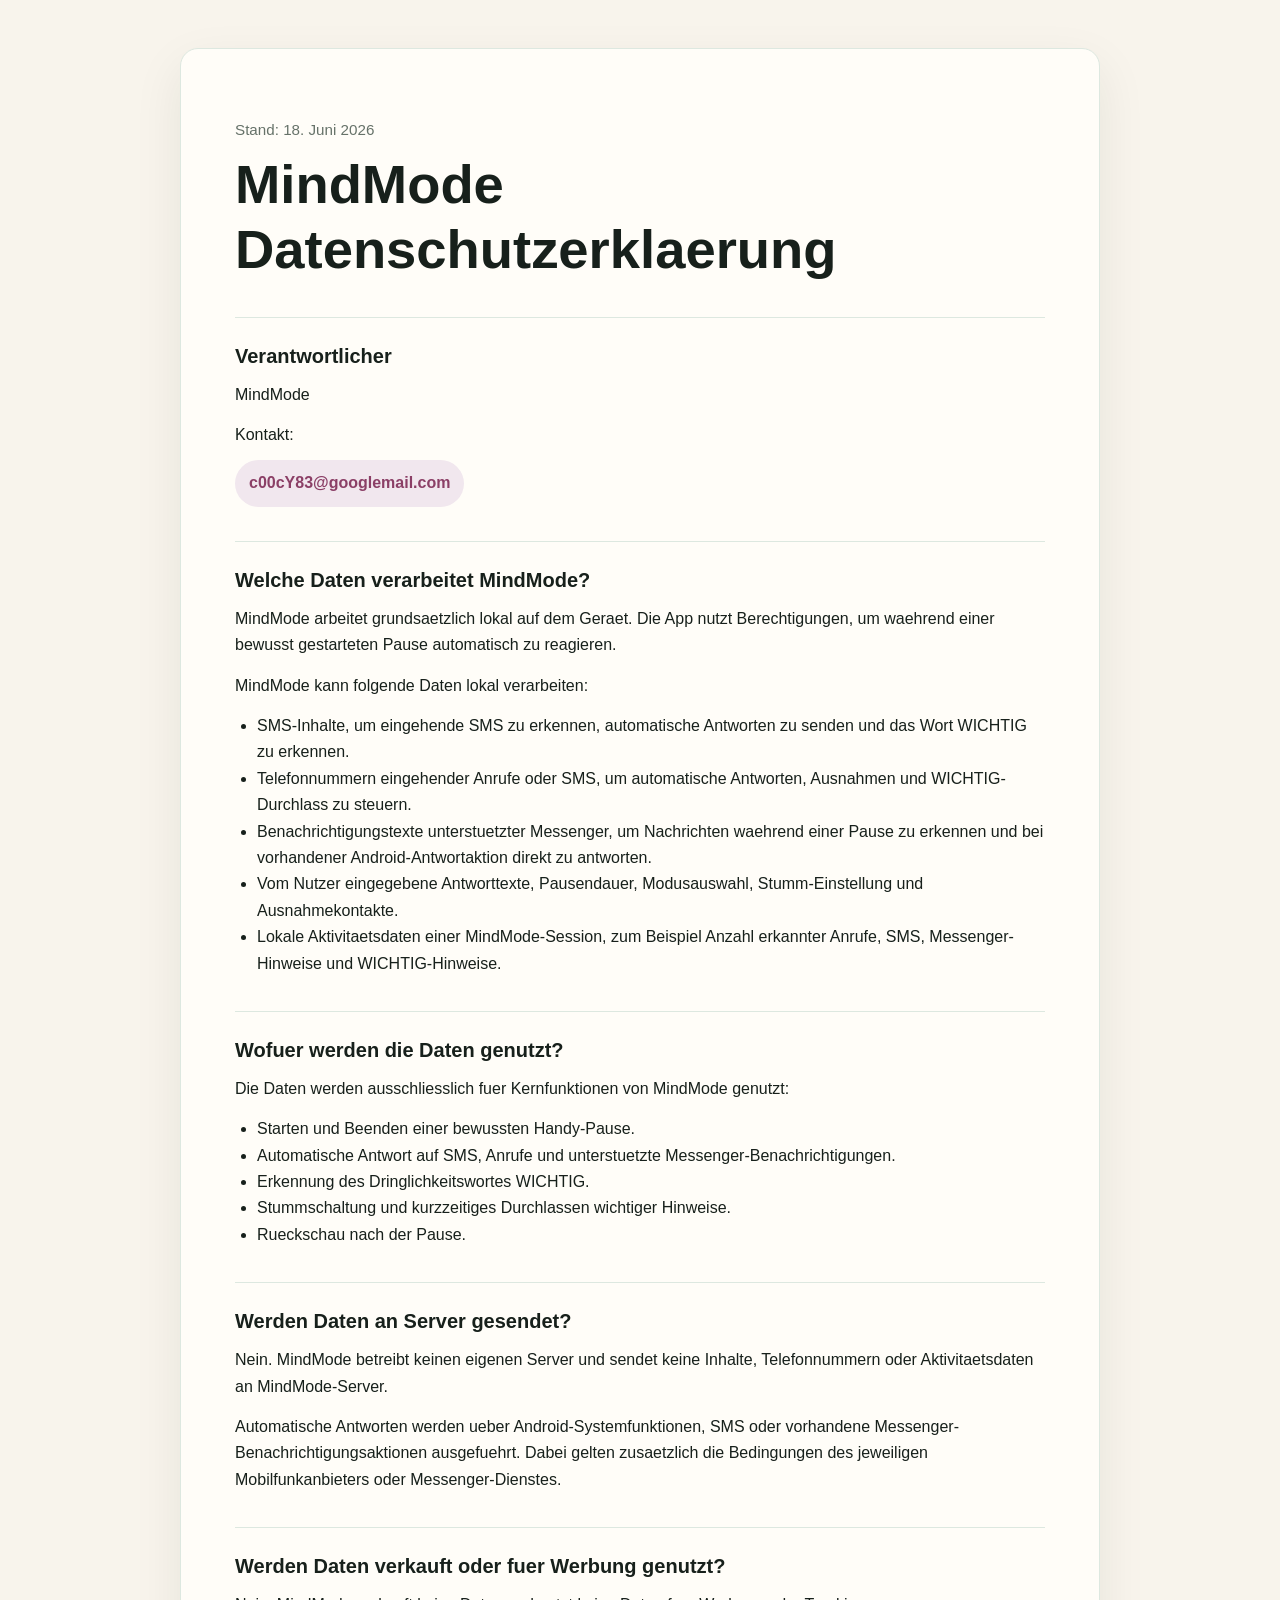
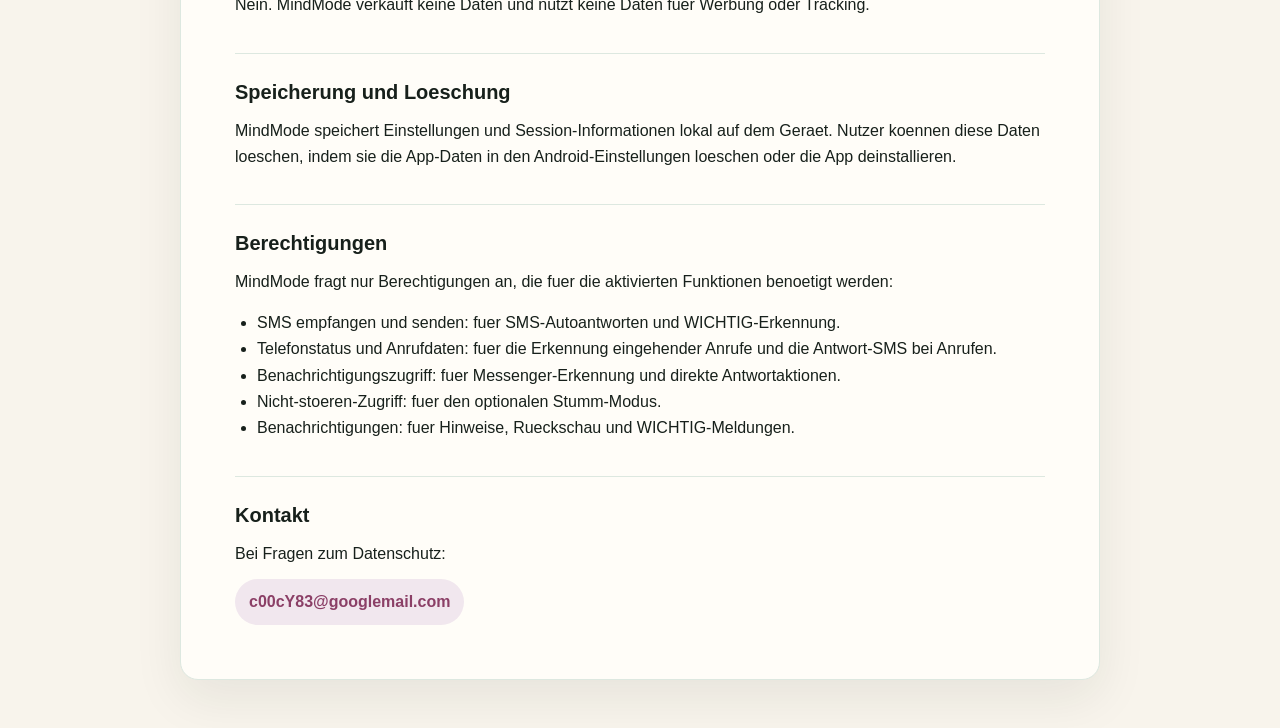
==== index.html @ d954f94e "Add files via upload # MindMode Privacy  Public privacy policy for the Android app MindMode." ====
<!doctype html>
<html lang="de">
<head>
  <meta charset="utf-8">
  <meta name="viewport" content="width=device-width, initial-scale=1">
  <meta http-equiv="refresh" content="0; url=datenschutz.html">
  <title>MindMode</title>
</head>
<body>
  <p><a href="datenschutz.html">MindMode Datenschutzerklaerung</a></p>
</body>
</html>
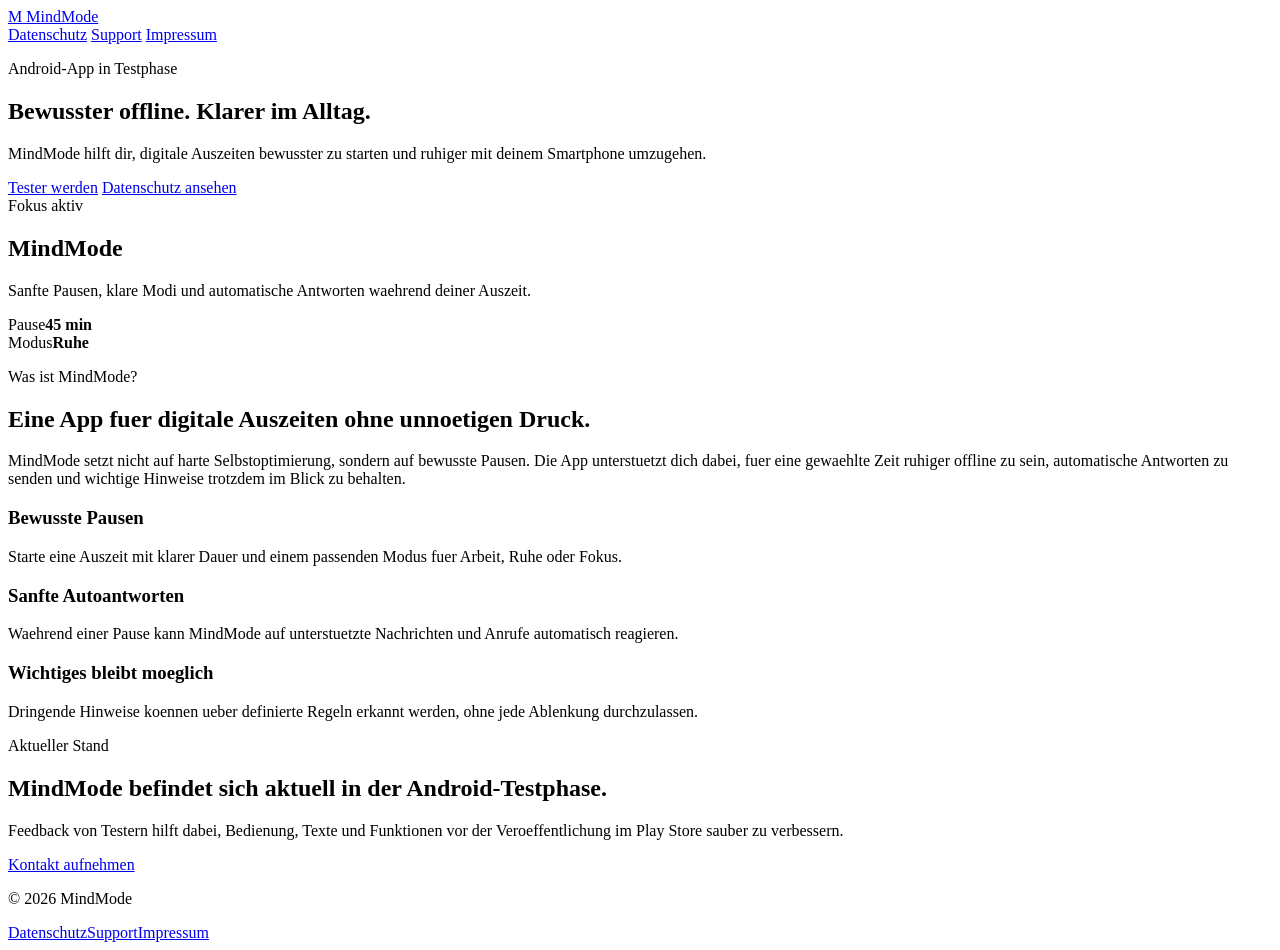
==== commit 93f1499c: "Build MindMode landing page" ====
--- a/index.html
+++ b/index.html
@@ -3,10 +3,70 @@
 <head>
   <meta charset="utf-8">
   <meta name="viewport" content="width=device-width, initial-scale=1">
-  <meta http-equiv="refresh" content="0; url=datenschutz.html">
-  <title>MindMode</title>
+  <meta name="description" content="MindMode ist eine Android-App fuer bewusste digitale Auszeiten, Fokus und ruhigere Smartphone-Pausen.">
+  <title>MindMode - Bewusster offline</title>
+  <link rel="stylesheet" href="style.css">
 </head>
 <body>
-  <p><a href="datenschutz.html">MindMode Datenschutzerklaerung</a></p>
+  <header class="site-header">
+    <a class="brand" href="index.html" aria-label="MindMode Startseite">
+      <span class="brand-mark">M</span>
+      <span>MindMode</span>
+    </a>
+    <nav aria-label="Hauptnavigation">
+      <a href="datenschutz.html">Datenschutz</a>
+      <a href="support.html">Support</a>
+      <a href="impressum.html">Impressum</a>
+    </nav>
+  </header>
+
+  <main>
+    <section class="hero">
+      <div class="hero-content">
+        <p class="eyebrow">Android-App in Testphase</p>
+        <h1>Bewusster offline. Klarer im Alltag.</h1>
+        <p class="lead">MindMode hilft dir, digitale Auszeiten bewusster zu starten und ruhiger mit deinem Smartphone umzugehen.</p>
+        <div class="actions">
+          <a class="button primary" href="support.html">Tester werden</a>
+          <a class="button secondary" href="datenschutz.html">Datenschutz ansehen</a>
+        </div>
+      </div>
+      <div class="hero-card" aria-label="MindMode Funktionsuebersicht">
+        <div class="phone-frame">
+          <div class="status-pill">Fokus aktiv</div>
+          <h2>MindMode</h2>
+          <p>Sanfte Pausen, klare Modi und automatische Antworten waehrend deiner Auszeit.</p>
+          <div class="metric-row"><span>Pause</span><strong>45 min</strong></div>
+          <div class="metric-row"><span>Modus</span><strong>Ruhe</strong></div>
+        </div>
+      </div>
+    </section>
+
+    <section class="section split">
+      <div>
+        <p class="eyebrow">Was ist MindMode?</p>
+        <h2>Eine App fuer digitale Auszeiten ohne unnoetigen Druck.</h2>
+      </div>
+      <p>MindMode setzt nicht auf harte Selbstoptimierung, sondern auf bewusste Pausen. Die App unterstuetzt dich dabei, fuer eine gewaehlte Zeit ruhiger offline zu sein, automatische Antworten zu senden und wichtige Hinweise trotzdem im Blick zu behalten.</p>
+    </section>
+
+    <section class="feature-grid" aria-label="Funktionen">
+      <article class="feature-card"><h3>Bewusste Pausen</h3><p>Starte eine Auszeit mit klarer Dauer und einem passenden Modus fuer Arbeit, Ruhe oder Fokus.</p></article>
+      <article class="feature-card"><h3>Sanfte Autoantworten</h3><p>Waehrend einer Pause kann MindMode auf unterstuetzte Nachrichten und Anrufe automatisch reagieren.</p></article>
+      <article class="feature-card"><h3>Wichtiges bleibt moeglich</h3><p>Dringende Hinweise koennen ueber definierte Regeln erkannt werden, ohne jede Ablenkung durchzulassen.</p></article>
+    </section>
+
+    <section class="section callout">
+      <p class="eyebrow">Aktueller Stand</p>
+      <h2>MindMode befindet sich aktuell in der Android-Testphase.</h2>
+      <p>Feedback von Testern hilft dabei, Bedienung, Texte und Funktionen vor der Veroeffentlichung im Play Store sauber zu verbessern.</p>
+      <a class="button primary" href="support.html">Kontakt aufnehmen</a>
+    </section>
+  </main>
+
+  <footer class="site-footer">
+    <p>© 2026 MindMode</p>
+    <div><a href="datenschutz.html">Datenschutz</a><a href="support.html">Support</a><a href="impressum.html">Impressum</a></div>
+  </footer>
 </body>
-</html>
+</html>
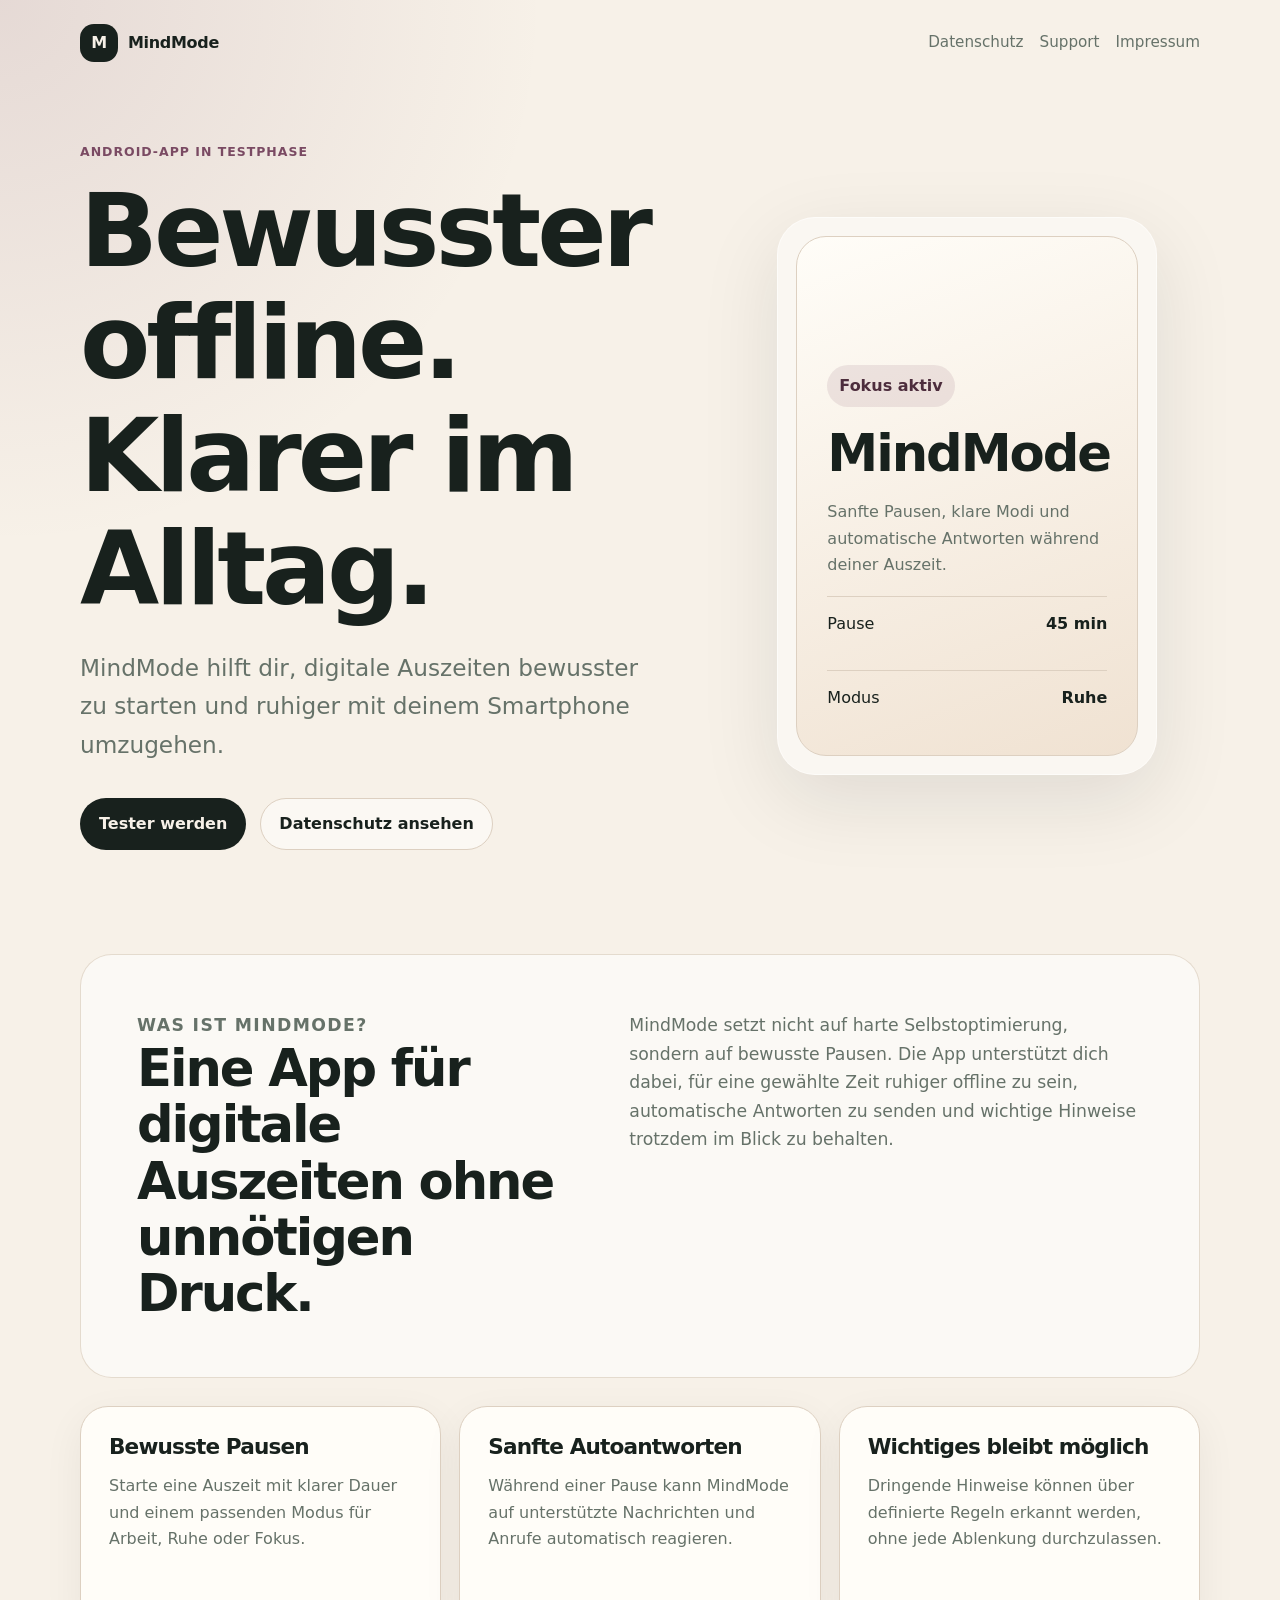
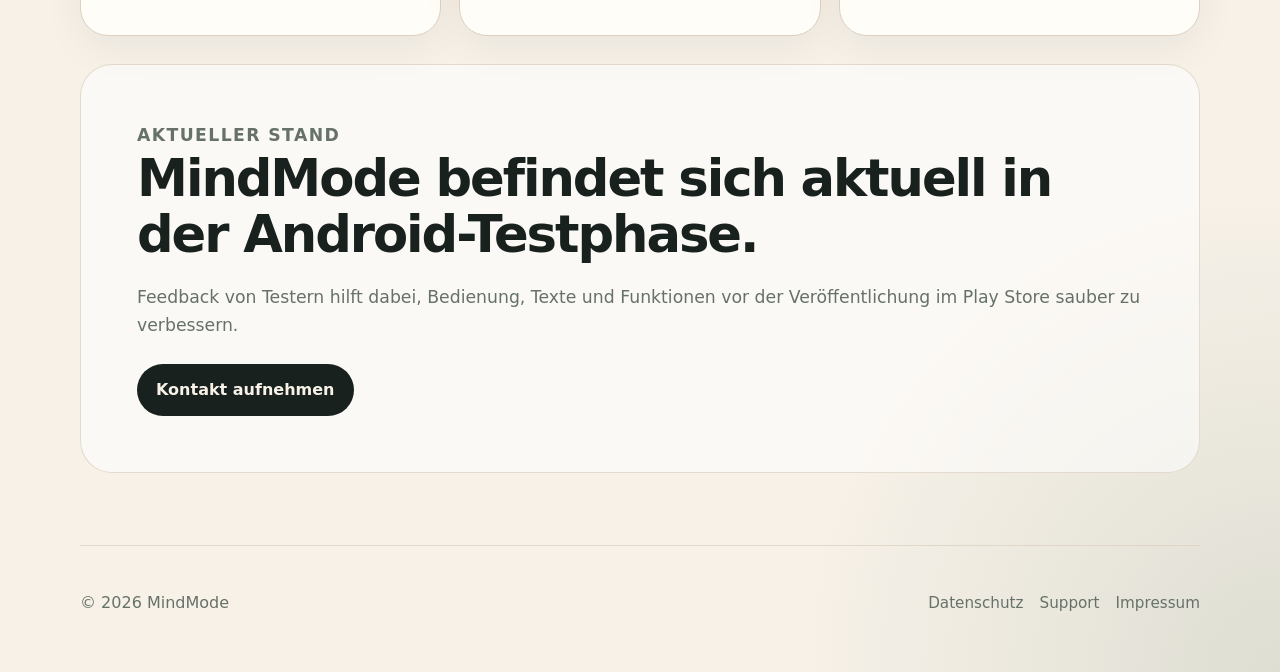
==== commit 559afc7c: "Polish German homepage copy" ====
--- a/index.html
+++ b/index.html
@@ -3,7 +3,7 @@
 <head>
   <meta charset="utf-8">
   <meta name="viewport" content="width=device-width, initial-scale=1">
-  <meta name="description" content="MindMode ist eine Android-App fuer bewusste digitale Auszeiten, Fokus und ruhigere Smartphone-Pausen.">
+  <meta name="description" content="MindMode ist eine Android-App für bewusste digitale Auszeiten, Fokus und ruhigere Smartphone-Pausen.">
   <title>MindMode - Bewusster offline</title>
   <link rel="stylesheet" href="style.css">
 </head>
@@ -31,11 +31,11 @@
           <a class="button secondary" href="datenschutz.html">Datenschutz ansehen</a>
         </div>
       </div>
-      <div class="hero-card" aria-label="MindMode Funktionsuebersicht">
+      <div class="hero-card" aria-label="MindMode Funktionsübersicht">
         <div class="phone-frame">
           <div class="status-pill">Fokus aktiv</div>
           <h2>MindMode</h2>
-          <p>Sanfte Pausen, klare Modi und automatische Antworten waehrend deiner Auszeit.</p>
+          <p>Sanfte Pausen, klare Modi und automatische Antworten während deiner Auszeit.</p>
           <div class="metric-row"><span>Pause</span><strong>45 min</strong></div>
           <div class="metric-row"><span>Modus</span><strong>Ruhe</strong></div>
         </div>
@@ -45,21 +45,21 @@
     <section class="section split">
       <div>
         <p class="eyebrow">Was ist MindMode?</p>
-        <h2>Eine App fuer digitale Auszeiten ohne unnoetigen Druck.</h2>
+        <h2>Eine App für digitale Auszeiten ohne unnötigen Druck.</h2>
       </div>
-      <p>MindMode setzt nicht auf harte Selbstoptimierung, sondern auf bewusste Pausen. Die App unterstuetzt dich dabei, fuer eine gewaehlte Zeit ruhiger offline zu sein, automatische Antworten zu senden und wichtige Hinweise trotzdem im Blick zu behalten.</p>
+      <p>MindMode setzt nicht auf harte Selbstoptimierung, sondern auf bewusste Pausen. Die App unterstützt dich dabei, für eine gewählte Zeit ruhiger offline zu sein, automatische Antworten zu senden und wichtige Hinweise trotzdem im Blick zu behalten.</p>
     </section>
 
     <section class="feature-grid" aria-label="Funktionen">
-      <article class="feature-card"><h3>Bewusste Pausen</h3><p>Starte eine Auszeit mit klarer Dauer und einem passenden Modus fuer Arbeit, Ruhe oder Fokus.</p></article>
-      <article class="feature-card"><h3>Sanfte Autoantworten</h3><p>Waehrend einer Pause kann MindMode auf unterstuetzte Nachrichten und Anrufe automatisch reagieren.</p></article>
-      <article class="feature-card"><h3>Wichtiges bleibt moeglich</h3><p>Dringende Hinweise koennen ueber definierte Regeln erkannt werden, ohne jede Ablenkung durchzulassen.</p></article>
+      <article class="feature-card"><h3>Bewusste Pausen</h3><p>Starte eine Auszeit mit klarer Dauer und einem passenden Modus für Arbeit, Ruhe oder Fokus.</p></article>
+      <article class="feature-card"><h3>Sanfte Autoantworten</h3><p>Während einer Pause kann MindMode auf unterstützte Nachrichten und Anrufe automatisch reagieren.</p></article>
+      <article class="feature-card"><h3>Wichtiges bleibt möglich</h3><p>Dringende Hinweise können über definierte Regeln erkannt werden, ohne jede Ablenkung durchzulassen.</p></article>
     </section>
 
     <section class="section callout">
       <p class="eyebrow">Aktueller Stand</p>
       <h2>MindMode befindet sich aktuell in der Android-Testphase.</h2>
-      <p>Feedback von Testern hilft dabei, Bedienung, Texte und Funktionen vor der Veroeffentlichung im Play Store sauber zu verbessern.</p>
+      <p>Feedback von Testern hilft dabei, Bedienung, Texte und Funktionen vor der Veröffentlichung im Play Store sauber zu verbessern.</p>
       <a class="button primary" href="support.html">Kontakt aufnehmen</a>
     </section>
   </main>
--- a/style.css
+++ b/style.css
@@ -0,0 +1,239 @@
+:root {
+  color-scheme: light;
+  --bg: #f7f1e8;
+  --panel: #fffdf8;
+  --panel-strong: #f0e2d2;
+  --ink: #18211d;
+  --muted: #667269;
+  --line: #ddd0c1;
+  --accent: #7a4a63;
+  --accent-dark: #4d2d3d;
+  --soft: #efe8de;
+  --shadow: 0 24px 80px rgba(24, 33, 29, 0.10);
+}
+
+* { box-sizing: border-box; }
+
+body {
+  margin: 0;
+  background:
+    radial-gradient(circle at top left, rgba(122, 74, 99, 0.14), transparent 34rem),
+    radial-gradient(circle at bottom right, rgba(92, 122, 101, 0.16), transparent 30rem),
+    var(--bg);
+  color: var(--ink);
+  font-family: Inter, ui-sans-serif, system-ui, -apple-system, BlinkMacSystemFont, "Segoe UI", Roboto, Arial, sans-serif;
+  line-height: 1.65;
+}
+
+a { color: inherit; }
+
+.site-header, .site-footer {
+  width: min(1120px, calc(100% - 32px));
+  margin: 0 auto;
+  display: flex;
+  align-items: center;
+  justify-content: space-between;
+  gap: 24px;
+}
+
+.site-header { padding: 24px 0; }
+
+.brand {
+  display: inline-flex;
+  align-items: center;
+  gap: 10px;
+  font-weight: 800;
+  text-decoration: none;
+  letter-spacing: -0.02em;
+}
+
+.brand-mark {
+  display: grid;
+  place-items: center;
+  width: 38px;
+  height: 38px;
+  border-radius: 14px;
+  background: var(--ink);
+  color: var(--bg);
+}
+
+nav, .site-footer div {
+  display: flex;
+  flex-wrap: wrap;
+  gap: 16px;
+  color: var(--muted);
+  font-size: 0.95rem;
+}
+
+nav a, .site-footer a { text-decoration: none; }
+nav a:hover, .site-footer a:hover { color: var(--accent); }
+
+main {
+  width: min(1120px, calc(100% - 32px));
+  margin: 0 auto;
+}
+
+.hero {
+  min-height: 68vh;
+  display: grid;
+  grid-template-columns: minmax(0, 1.1fr) minmax(280px, 0.9fr);
+  align-items: center;
+  gap: clamp(32px, 7vw, 86px);
+  padding: 56px 0 76px;
+}
+
+.eyebrow {
+  margin: 0 0 12px;
+  color: var(--accent);
+  font-weight: 750;
+  letter-spacing: 0.08em;
+  text-transform: uppercase;
+  font-size: 0.78rem;
+}
+
+h1, h2, h3 { line-height: 1.1; margin: 0; letter-spacing: -0.04em; }
+h1 { font-size: clamp(3rem, 8vw, 6.6rem); max-width: 820px; }
+h2 { font-size: clamp(2rem, 4vw, 3.35rem); }
+h3 { font-size: 1.35rem; }
+
+.lead {
+  max-width: 690px;
+  color: var(--muted);
+  font-size: clamp(1.15rem, 2vw, 1.45rem);
+  margin: 24px 0 0;
+}
+
+.actions { display: flex; flex-wrap: wrap; gap: 14px; margin-top: 34px; }
+
+.button {
+  display: inline-flex;
+  align-items: center;
+  justify-content: center;
+  min-height: 48px;
+  padding: 12px 18px;
+  border-radius: 999px;
+  text-decoration: none;
+  font-weight: 750;
+  border: 1px solid transparent;
+}
+
+.button.primary { background: var(--ink); color: var(--bg); }
+.button.secondary { border-color: var(--line); background: rgba(255,255,255,0.45); color: var(--ink); }
+
+.hero-card {
+  justify-self: center;
+  width: min(100%, 380px);
+  padding: 18px;
+  border-radius: 38px;
+  background: rgba(255,255,255,0.42);
+  border: 1px solid rgba(255,255,255,0.55);
+  box-shadow: var(--shadow);
+}
+
+.phone-frame {
+  min-height: 520px;
+  padding: 30px;
+  border-radius: 30px;
+  background: linear-gradient(160deg, var(--panel), var(--panel-strong));
+  border: 1px solid var(--line);
+  display: flex;
+  flex-direction: column;
+  justify-content: flex-end;
+  gap: 18px;
+}
+
+.status-pill {
+  align-self: flex-start;
+  padding: 8px 12px;
+  border-radius: 999px;
+  background: rgba(122, 74, 99, 0.12);
+  color: var(--accent-dark);
+  font-weight: 750;
+}
+
+.phone-frame p { color: var(--muted); margin: 0; }
+
+.metric-row {
+  display: flex;
+  justify-content: space-between;
+  gap: 18px;
+  padding: 14px 0;
+  border-top: 1px solid var(--line);
+}
+
+.section {
+  margin: 28px 0;
+  padding: clamp(28px, 6vw, 56px);
+  background: rgba(255,255,255,0.55);
+  border: 1px solid rgba(221, 208, 193, 0.75);
+  border-radius: 32px;
+}
+
+.split {
+  display: grid;
+  grid-template-columns: minmax(0, 0.9fr) minmax(0, 1.1fr);
+  gap: clamp(24px, 6vw, 72px);
+  align-items: start;
+}
+
+.section p { color: var(--muted); font-size: 1.08rem; margin: 0; }
+.section h2 + p { margin-top: 20px; }
+
+.feature-grid {
+  display: grid;
+  grid-template-columns: repeat(3, minmax(0, 1fr));
+  gap: 18px;
+  margin: 28px 0;
+}
+
+.feature-card {
+  min-height: 230px;
+  padding: 28px;
+  border-radius: 28px;
+  background: var(--panel);
+  border: 1px solid var(--line);
+  box-shadow: 0 12px 40px rgba(24, 33, 29, 0.06);
+}
+
+.feature-card p { color: var(--muted); margin: 14px 0 0; }
+.callout { margin-bottom: 72px; }
+.callout .button { margin-top: 24px; }
+
+.content-page {
+  width: min(900px, calc(100% - 32px));
+  margin: 0 auto;
+  padding: 40px 0 76px;
+}
+
+.content-card {
+  background: var(--panel);
+  border: 1px solid var(--line);
+  border-radius: 28px;
+  padding: clamp(26px, 5vw, 54px);
+  box-shadow: var(--shadow);
+}
+
+.content-card h1 { font-size: clamp(2.2rem, 5vw, 4.2rem); }
+.content-card h2 { font-size: 1.45rem; margin-top: 34px; padding-top: 28px; border-top: 1px solid var(--line); }
+.content-card p, .content-card li { color: var(--muted); }
+.content-card a { color: var(--accent-dark); font-weight: 700; }
+
+.notice {
+  padding: 16px 18px;
+  border-radius: 18px;
+  background: var(--soft);
+  border: 1px solid var(--line);
+}
+
+.site-footer {
+  padding: 28px 0 40px;
+  color: var(--muted);
+  border-top: 1px solid rgba(221, 208, 193, 0.75);
+}
+
+@media (max-width: 820px) {
+  .site-header, .site-footer { align-items: flex-start; flex-direction: column; }
+  .hero, .split, .feature-grid { grid-template-columns: 1fr; }
+  .hero { padding-top: 28px; }
+  .phone-frame { min-height: 420px; }
+}
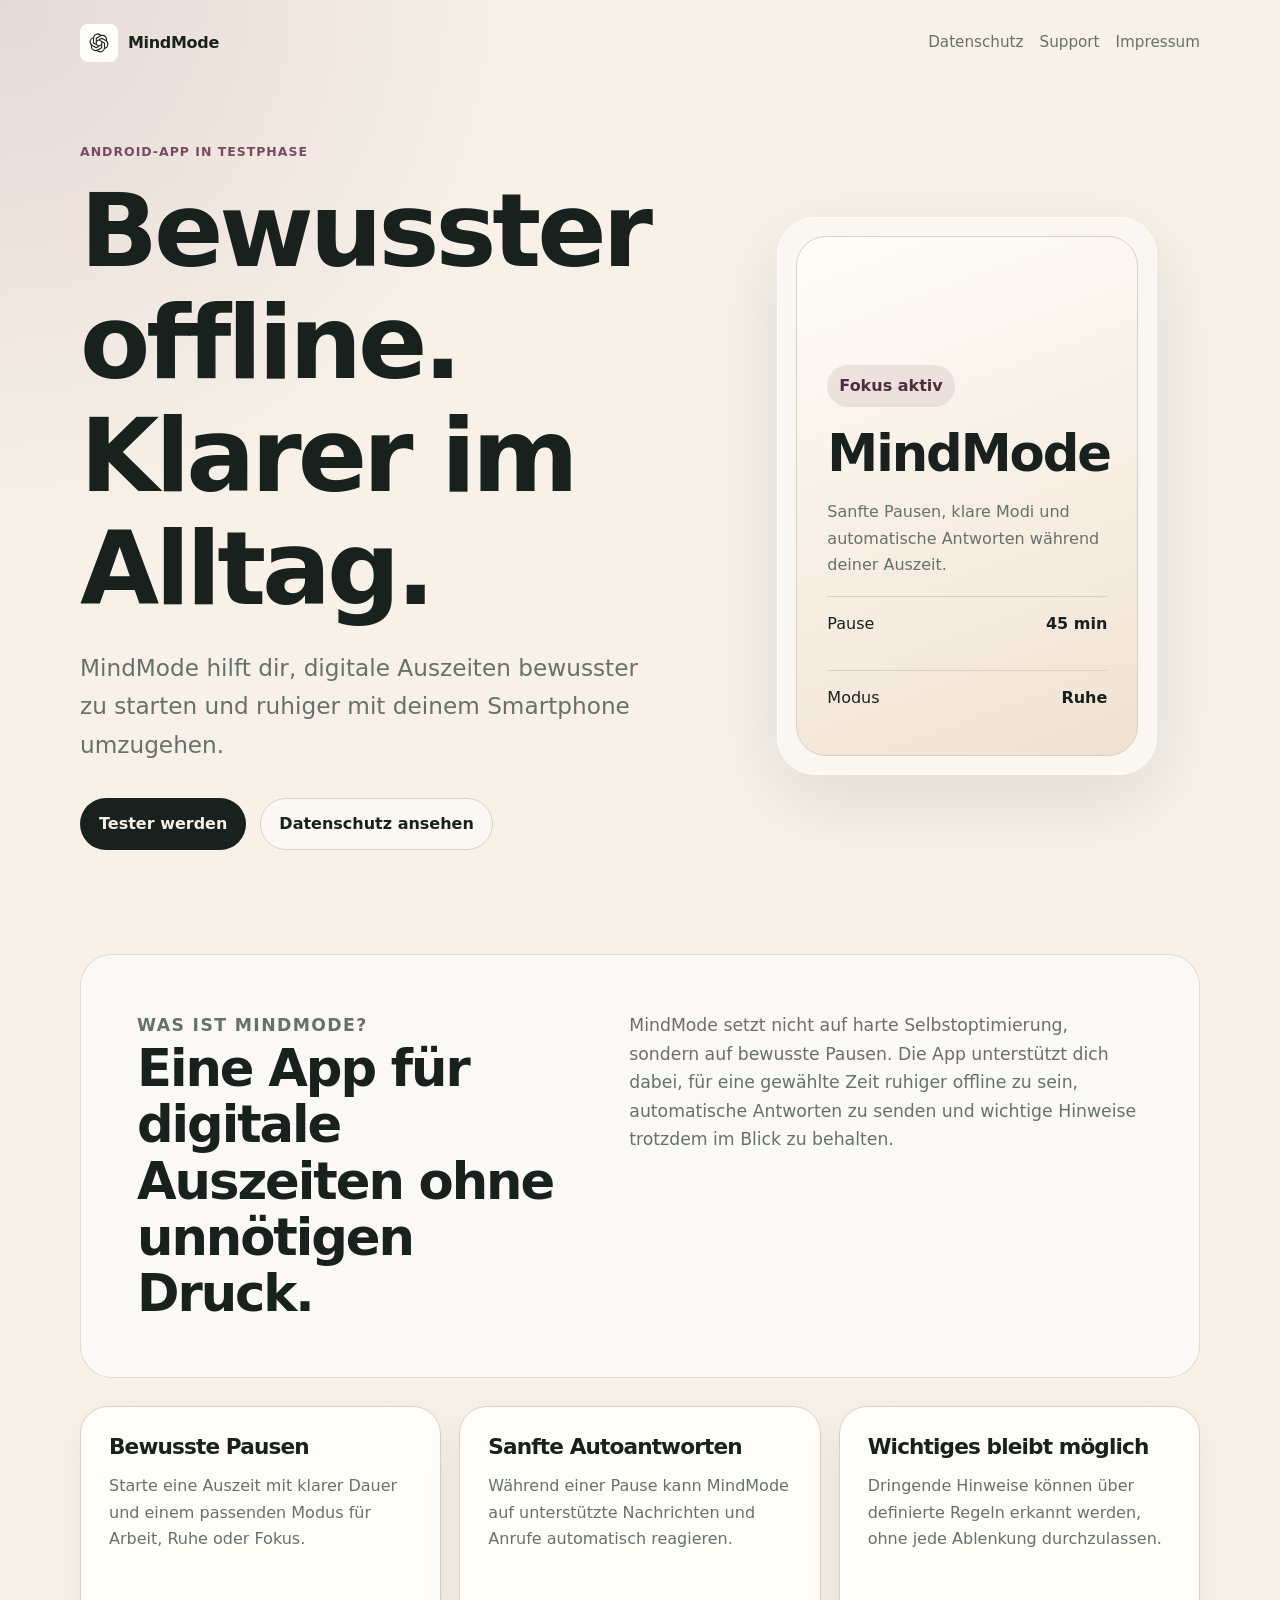
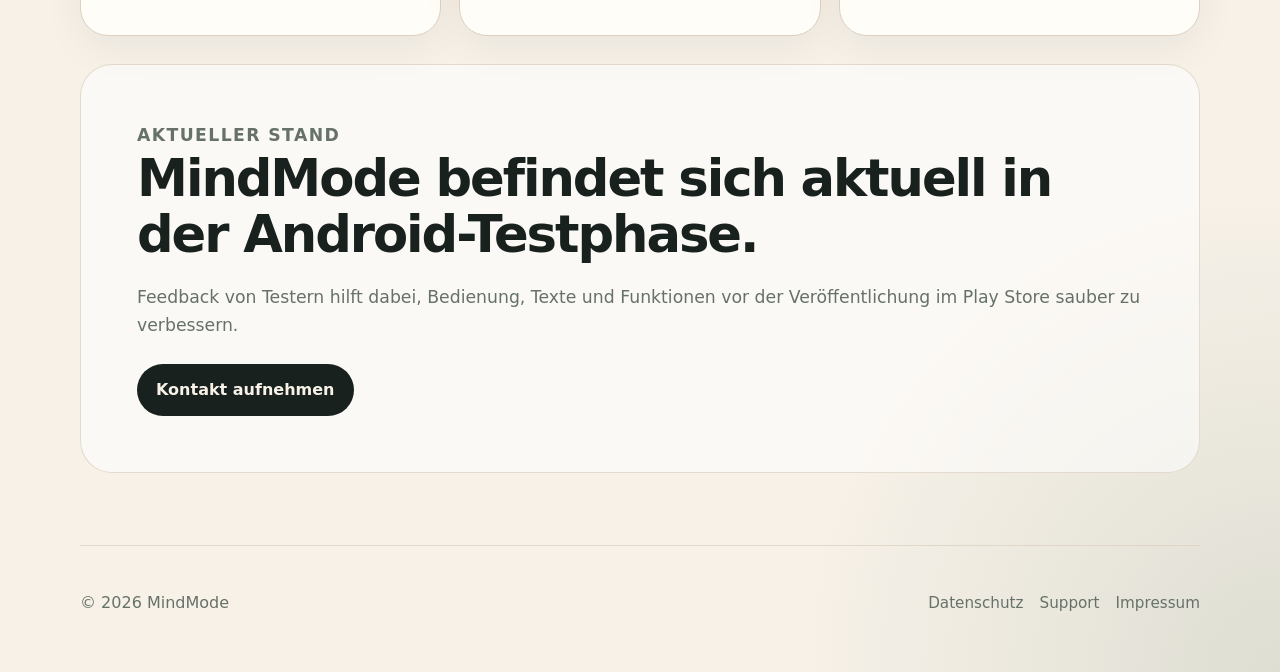
==== commit 82596206: "Use MindMode logo in header" ====
--- a/index.html
+++ b/index.html
@@ -10,7 +10,7 @@
 <body>
   <header class="site-header">
     <a class="brand" href="index.html" aria-label="MindMode Startseite">
-      <span class="brand-mark">M</span>
+      <img class="brand-logo" src="assets/mindmode_logo.svg" alt="" width="38" height="38">
       <span>MindMode</span>
     </a>
     <nav aria-label="Hauptnavigation">
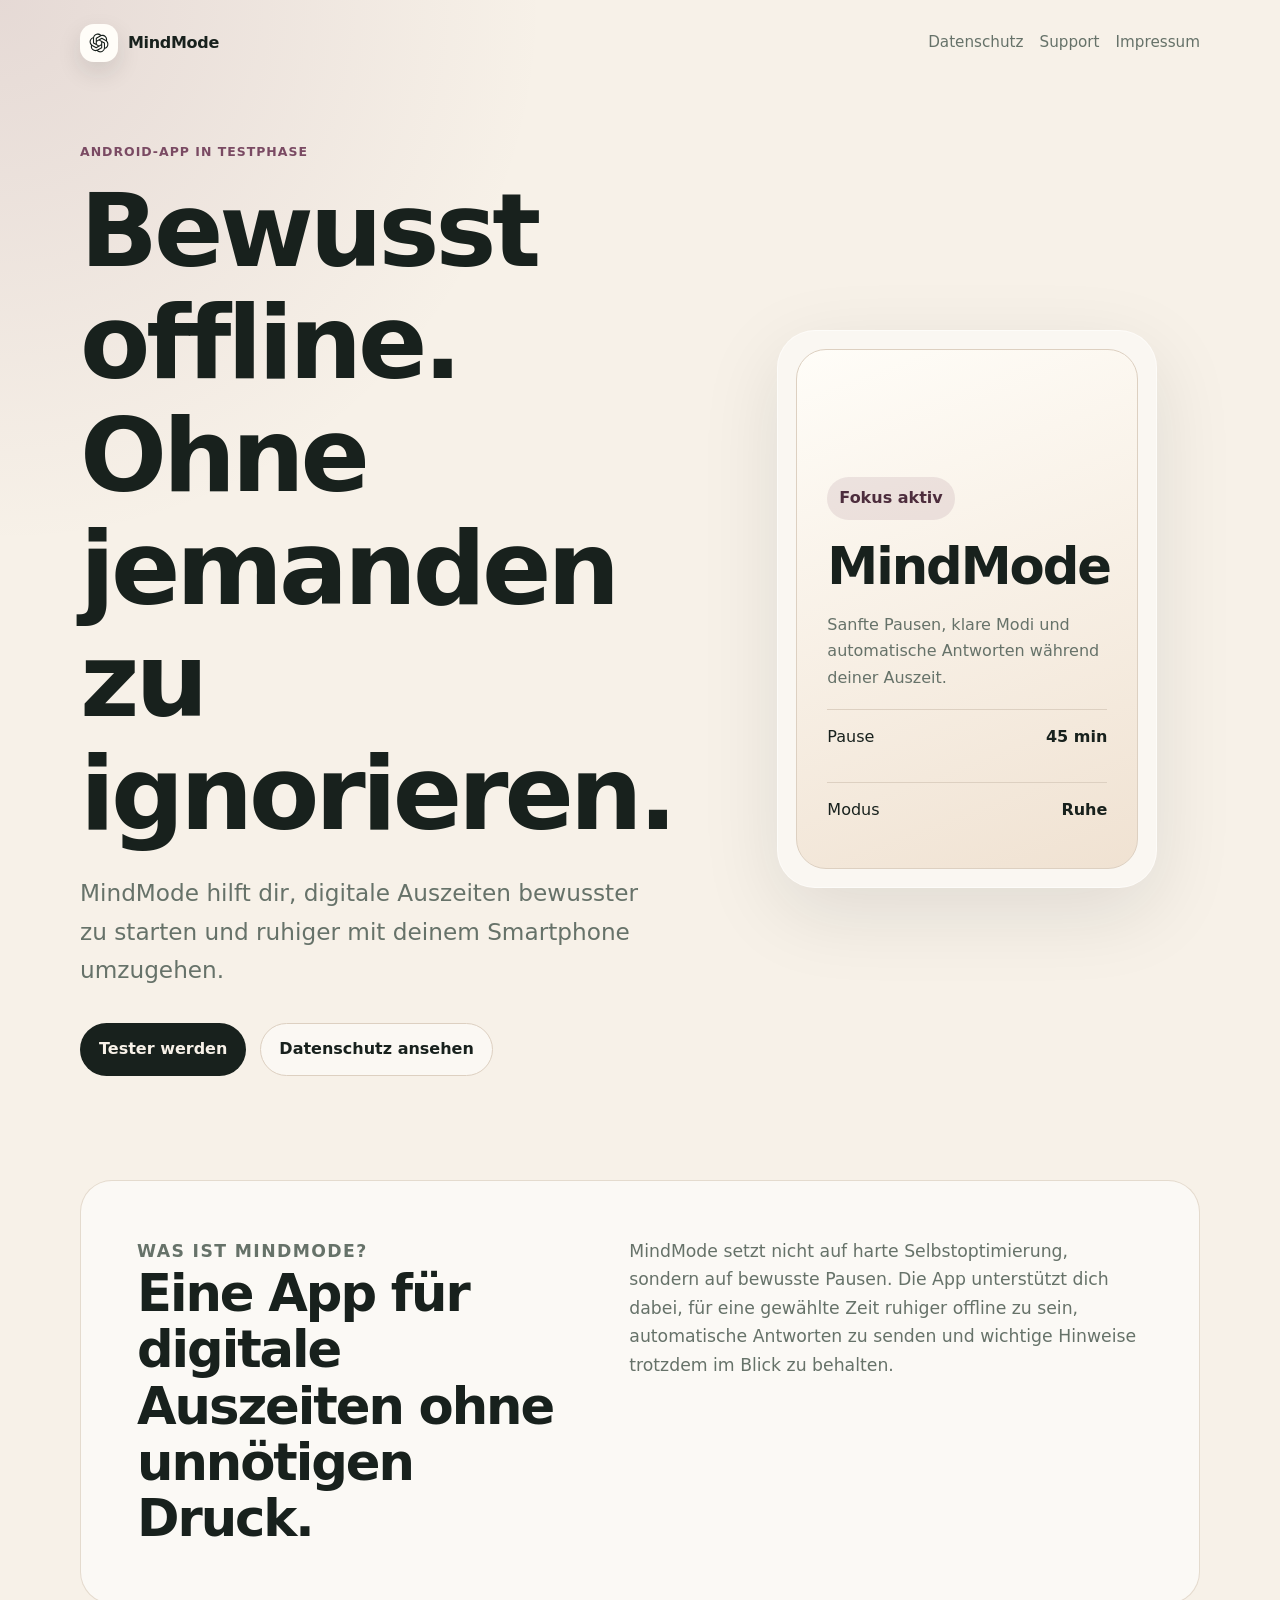
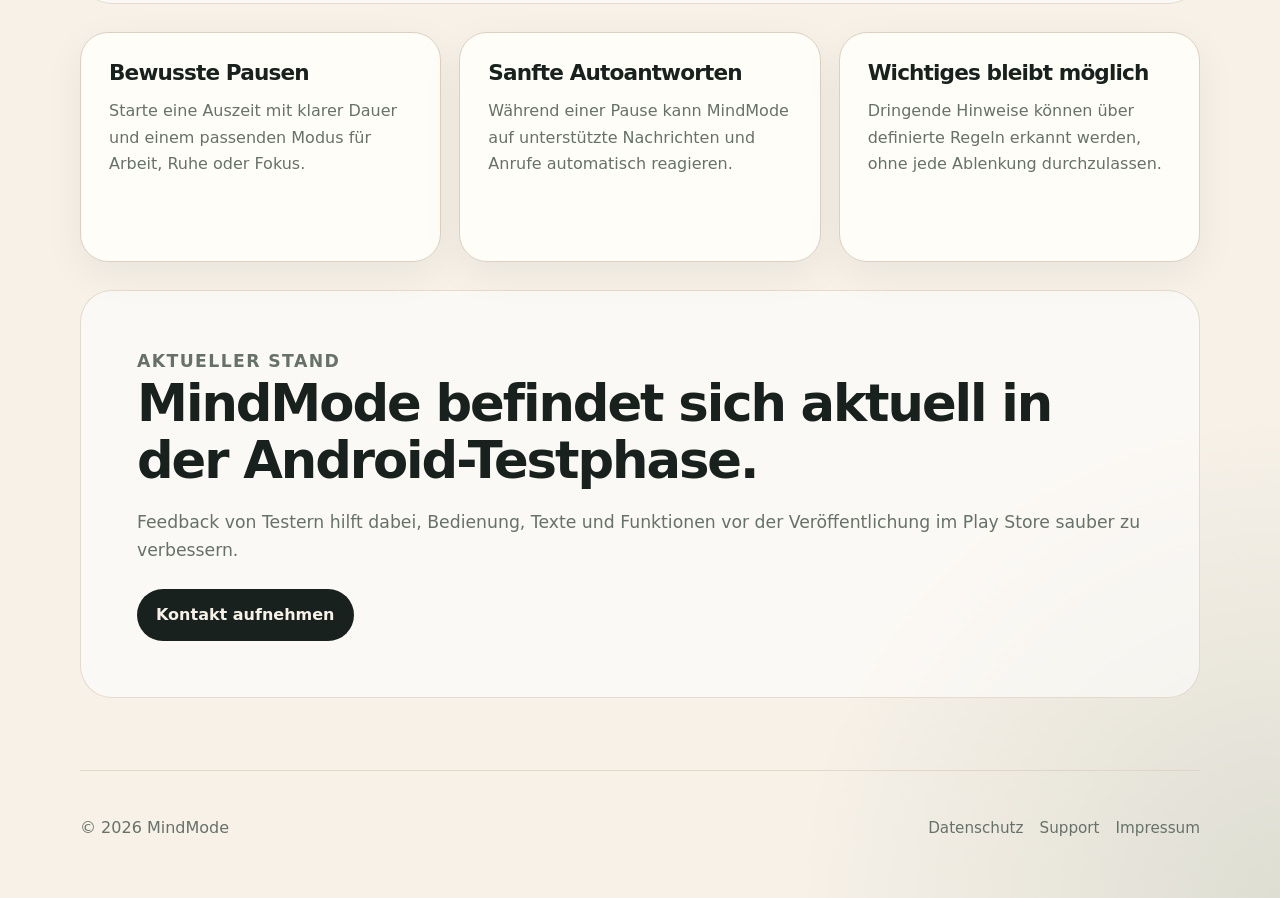
==== commit 50f2f0c4: "Update homepage hero headline" ====
--- a/index.html
+++ b/index.html
@@ -24,7 +24,7 @@
     <section class="hero">
       <div class="hero-content">
         <p class="eyebrow">Android-App in Testphase</p>
-        <h1>Bewusster offline. Klarer im Alltag.</h1>
+        <h1>Bewusst offline. Ohne jemanden zu ignorieren.</h1>
         <p class="lead">MindMode hilft dir, digitale Auszeiten bewusster zu starten und ruhiger mit deinem Smartphone umzugehen.</p>
         <div class="actions">
           <a class="button primary" href="support.html">Tester werden</a>
--- a/style.css
+++ b/style.css
@@ -47,6 +47,13 @@
   letter-spacing: -0.02em;
 }
 
+.brand-logo {
+  width: 38px;
+  height: 38px;
+  border-radius: 14px;
+  box-shadow: 0 10px 24px rgba(24, 33, 29, 0.12);
+}
+
 .brand-mark {
   display: grid;
   place-items: center;
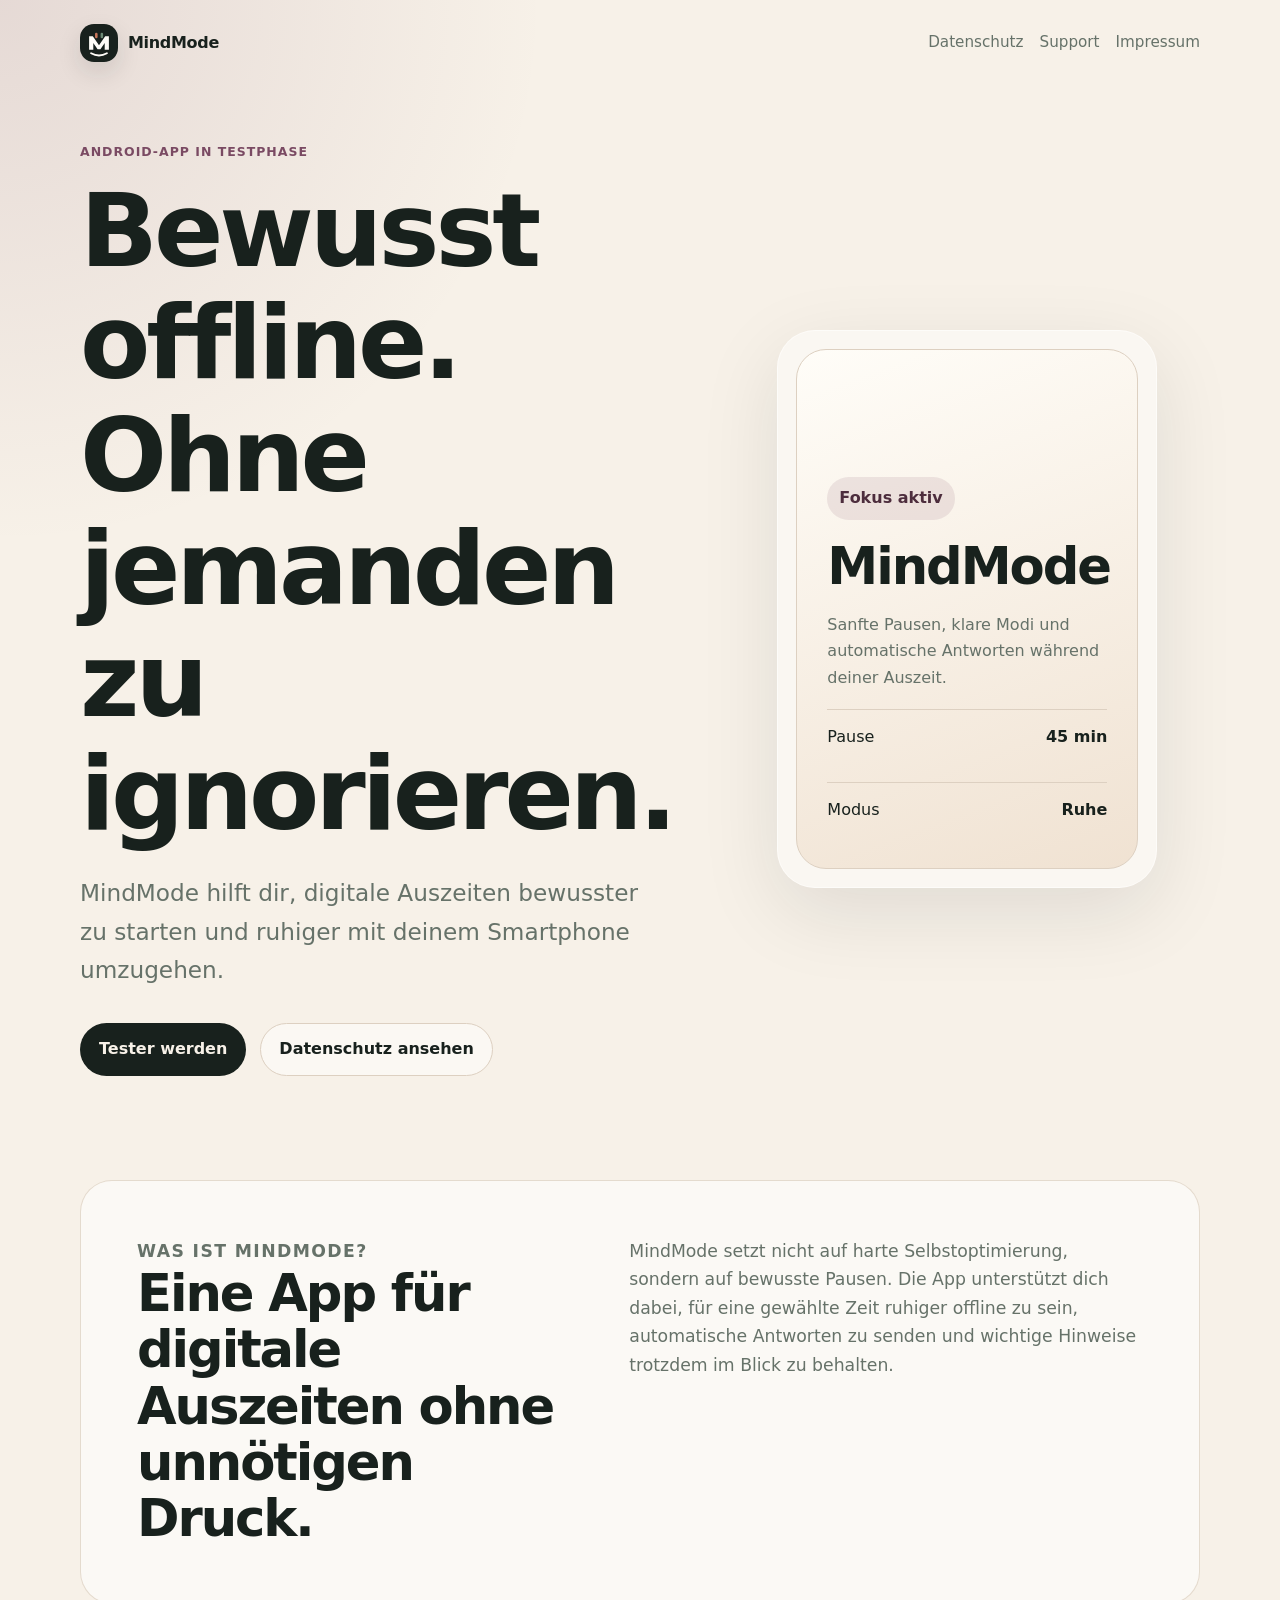
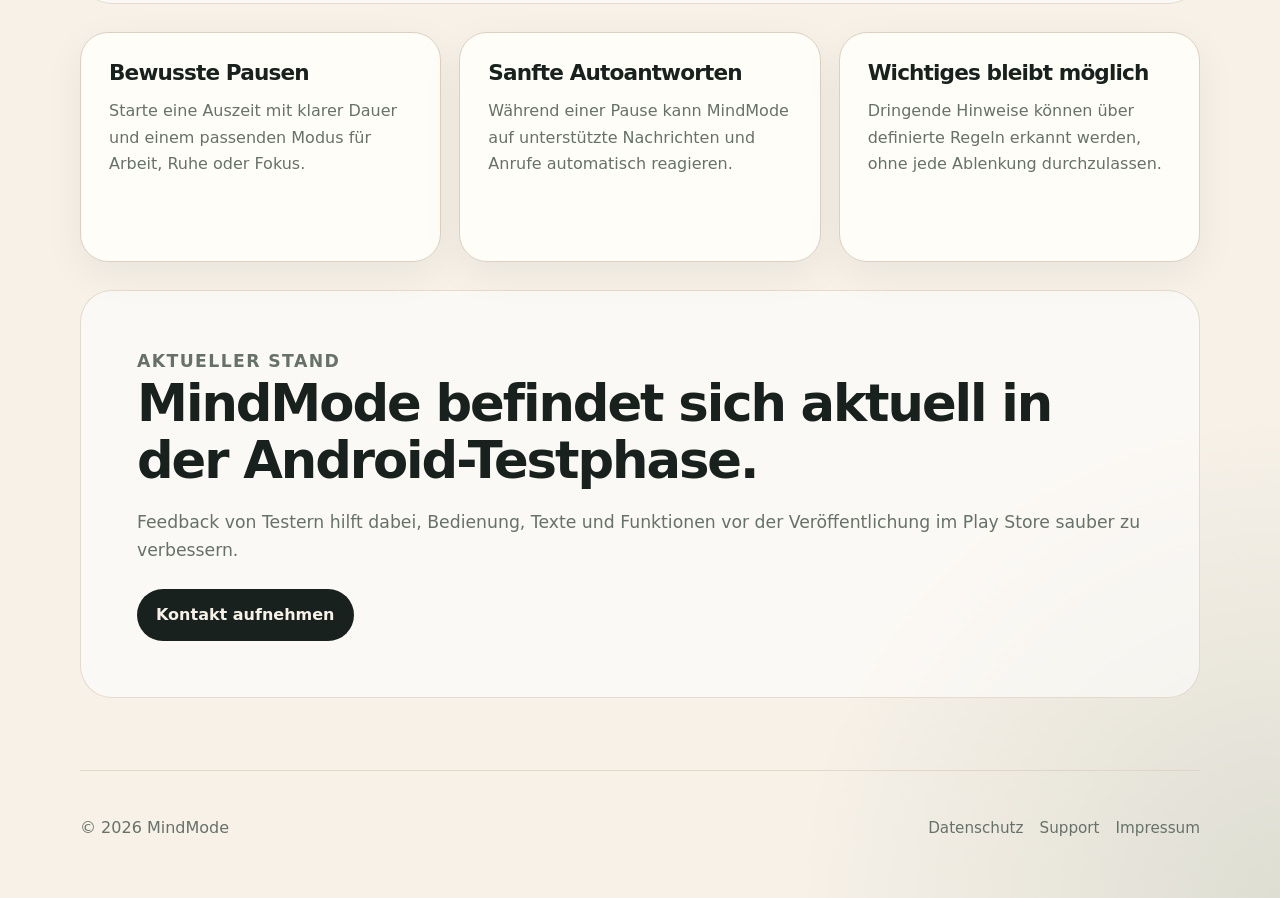
==== commit ba2b9ca0: "Point homepage to new MindMode mark" ====
--- a/index.html
+++ b/index.html
@@ -10,7 +10,7 @@
 <body>
   <header class="site-header">
     <a class="brand" href="index.html" aria-label="MindMode Startseite">
-      <img class="brand-logo" src="assets/mindmode_logo.svg" alt="" width="38" height="38">
+      <img class="brand-logo" src="assets/mindmode_mark.svg" alt="" width="38" height="38">
       <span>MindMode</span>
     </a>
     <nav aria-label="Hauptnavigation">
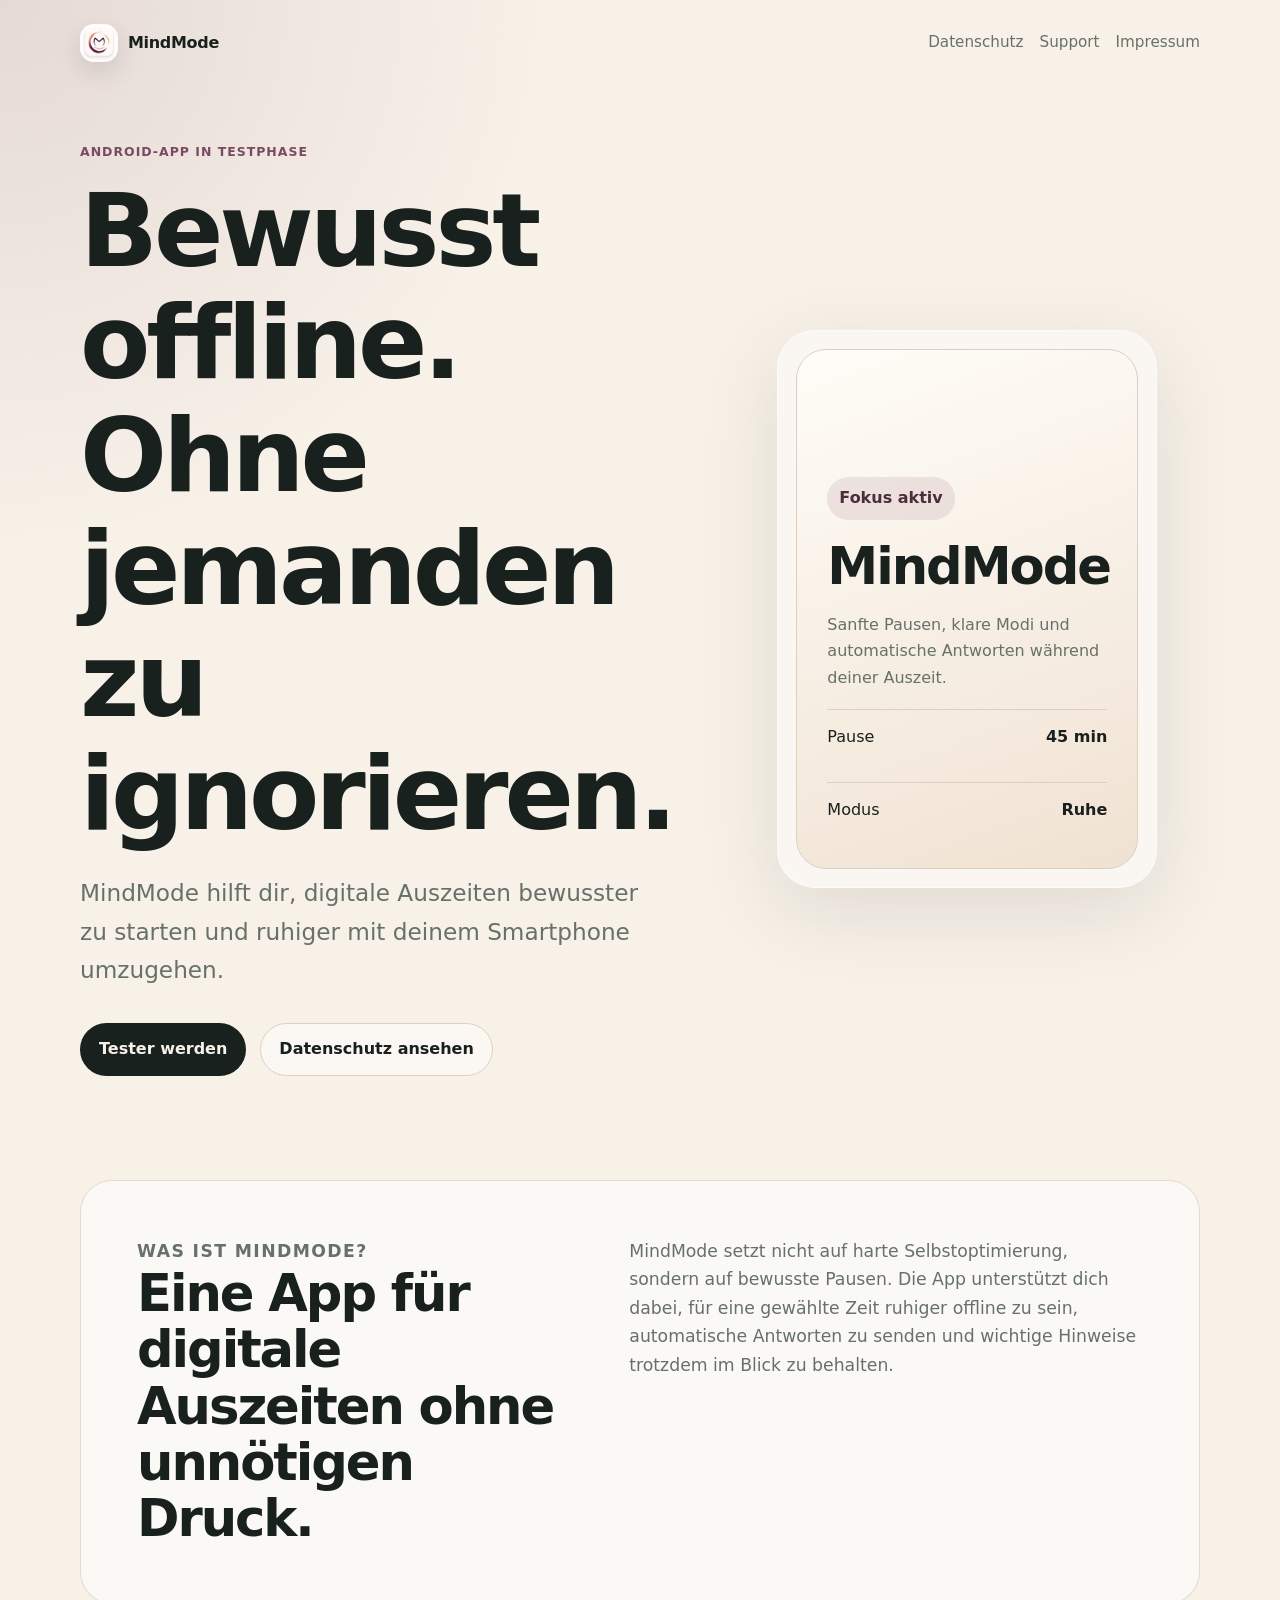
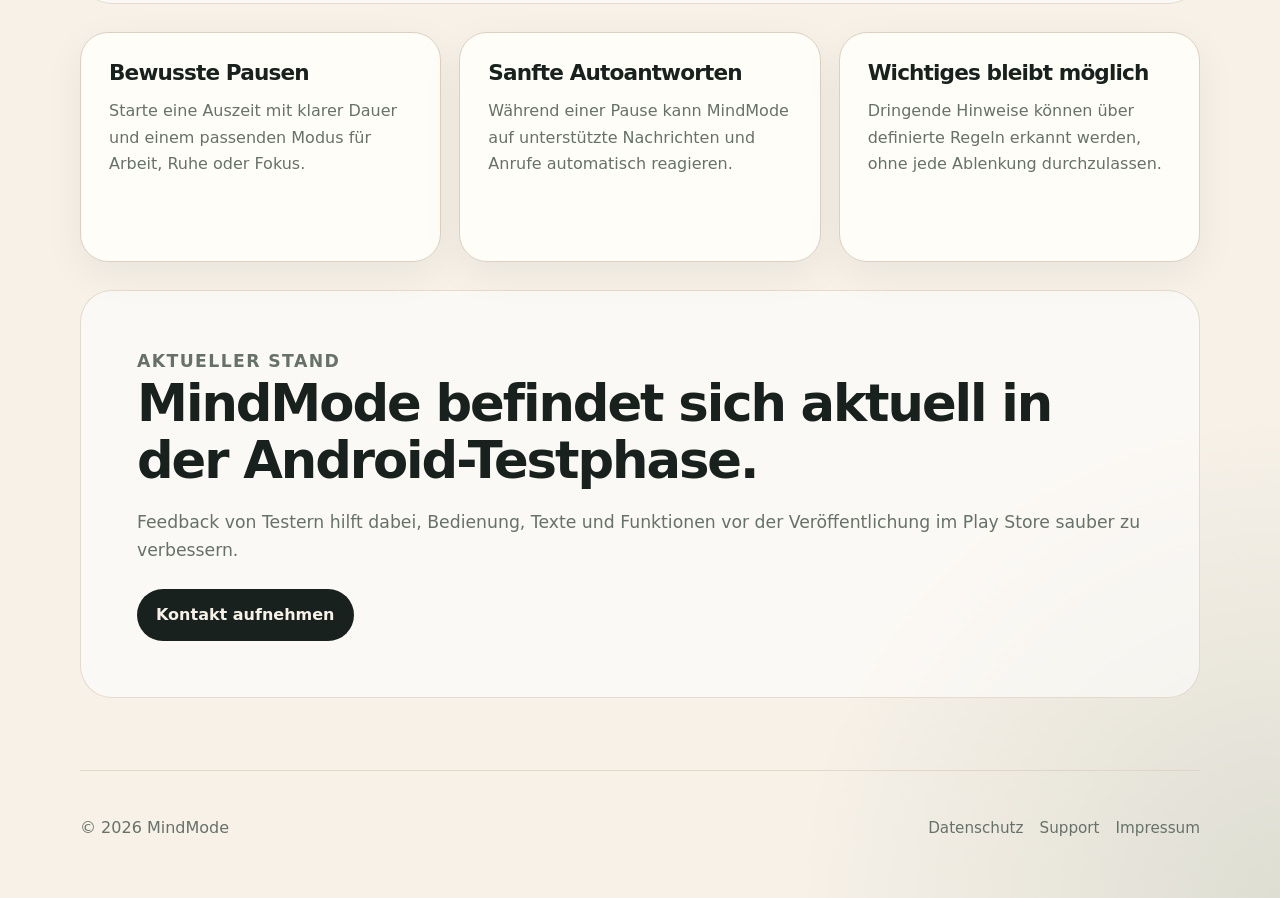
==== commit 5fe5ebc5: "Use real MindMode logo on homepage" ====
--- a/index.html
+++ b/index.html
@@ -10,7 +10,7 @@
 <body>
   <header class="site-header">
     <a class="brand" href="index.html" aria-label="MindMode Startseite">
-      <img class="brand-logo" src="assets/mindmode_mark.svg" alt="" width="38" height="38">
+      <img class="brand-logo" src="[data-uri]" alt="" width="38" height="38">
       <span>MindMode</span>
     </a>
     <nav aria-label="Hauptnavigation">
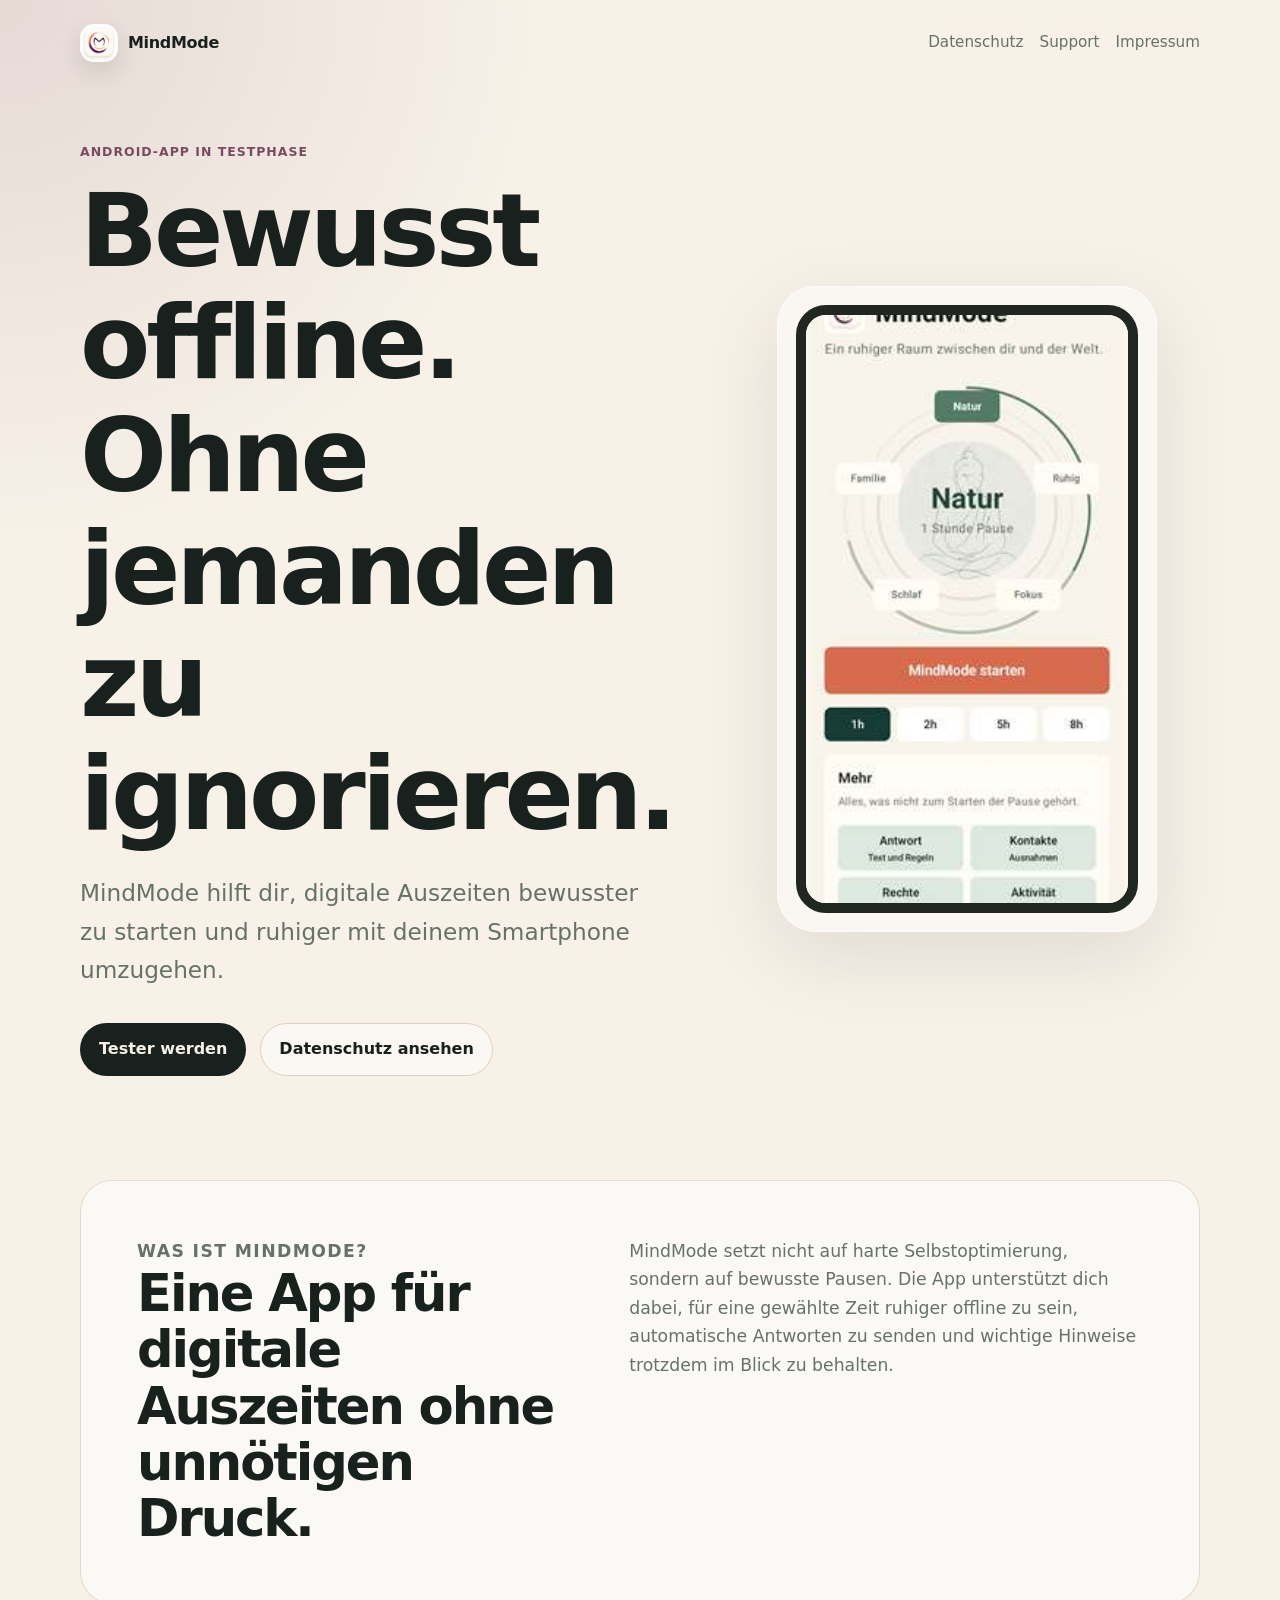
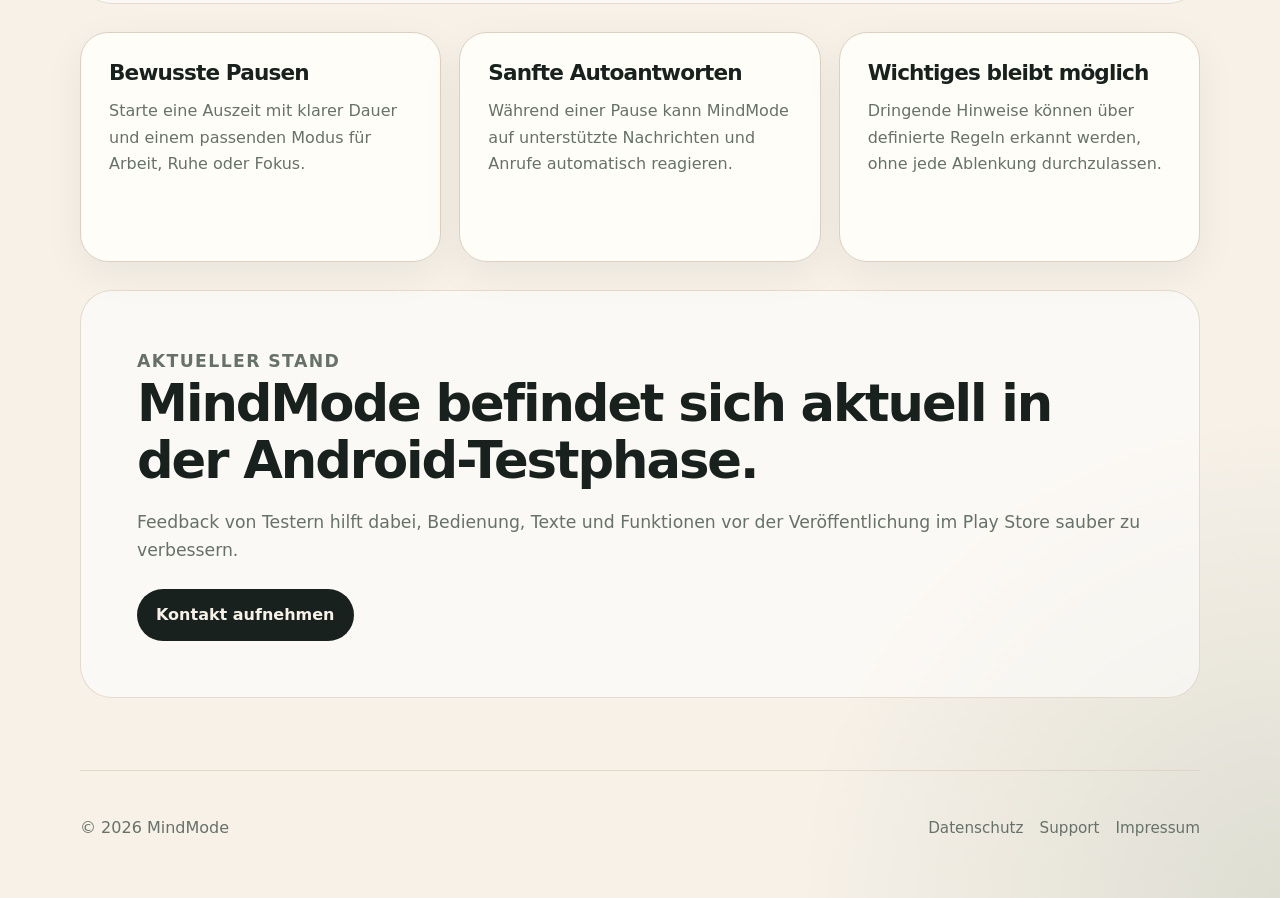
==== commit 2488f7cc: "Add app screenshot to homepage hero" ====
--- a/index.html
+++ b/index.html
@@ -31,13 +31,9 @@
           <a class="button secondary" href="datenschutz.html">Datenschutz ansehen</a>
         </div>
       </div>
-      <div class="hero-card" aria-label="MindMode Funktionsübersicht">
+      <div class="hero-card" aria-label="MindMode App Vorschau">
         <div class="phone-frame">
-          <div class="status-pill">Fokus aktiv</div>
-          <h2>MindMode</h2>
-          <p>Sanfte Pausen, klare Modi und automatische Antworten während deiner Auszeit.</p>
-          <div class="metric-row"><span>Pause</span><strong>45 min</strong></div>
-          <div class="metric-row"><span>Modus</span><strong>Ruhe</strong></div>
+          <img class="app-screenshot" src="assets/mindmode_app_start.jpg" alt="MindMode App Startbildschirm mit Moduswahl und Start-Button">
         </div>
       </div>
     </section>
@@ -69,4 +65,4 @@
     <div><a href="datenschutz.html">Datenschutz</a><a href="support.html">Support</a><a href="impressum.html">Impressum</a></div>
   </footer>
 </body>
-</html>+</html>
--- a/style.css
+++ b/style.css
@@ -138,34 +138,19 @@
 }
 
 .phone-frame {
-  min-height: 520px;
-  padding: 30px;
+  aspect-ratio: 9 / 16;
+  padding: 0;
   border-radius: 30px;
-  background: linear-gradient(160deg, var(--panel), var(--panel-strong));
-  border: 1px solid var(--line);
-  display: flex;
-  flex-direction: column;
-  justify-content: flex-end;
-  gap: 18px;
-}
-
-.status-pill {
-  align-self: flex-start;
-  padding: 8px 12px;
-  border-radius: 999px;
-  background: rgba(122, 74, 99, 0.12);
-  color: var(--accent-dark);
-  font-weight: 750;
-}
-
-.phone-frame p { color: var(--muted); margin: 0; }
-
-.metric-row {
-  display: flex;
-  justify-content: space-between;
-  gap: 18px;
-  padding: 14px 0;
-  border-top: 1px solid var(--line);
+  background: #202621;
+  border: 10px solid #202621;
+  overflow: hidden;
+}
+
+.app-screenshot {
+  display: block;
+  width: 100%;
+  height: 100%;
+  object-fit: cover;
 }
 
 .section {
@@ -242,5 +227,4 @@
   .site-header, .site-footer { align-items: flex-start; flex-direction: column; }
   .hero, .split, .feature-grid { grid-template-columns: 1fr; }
   .hero { padding-top: 28px; }
-  .phone-frame { min-height: 420px; }
-}
+}
